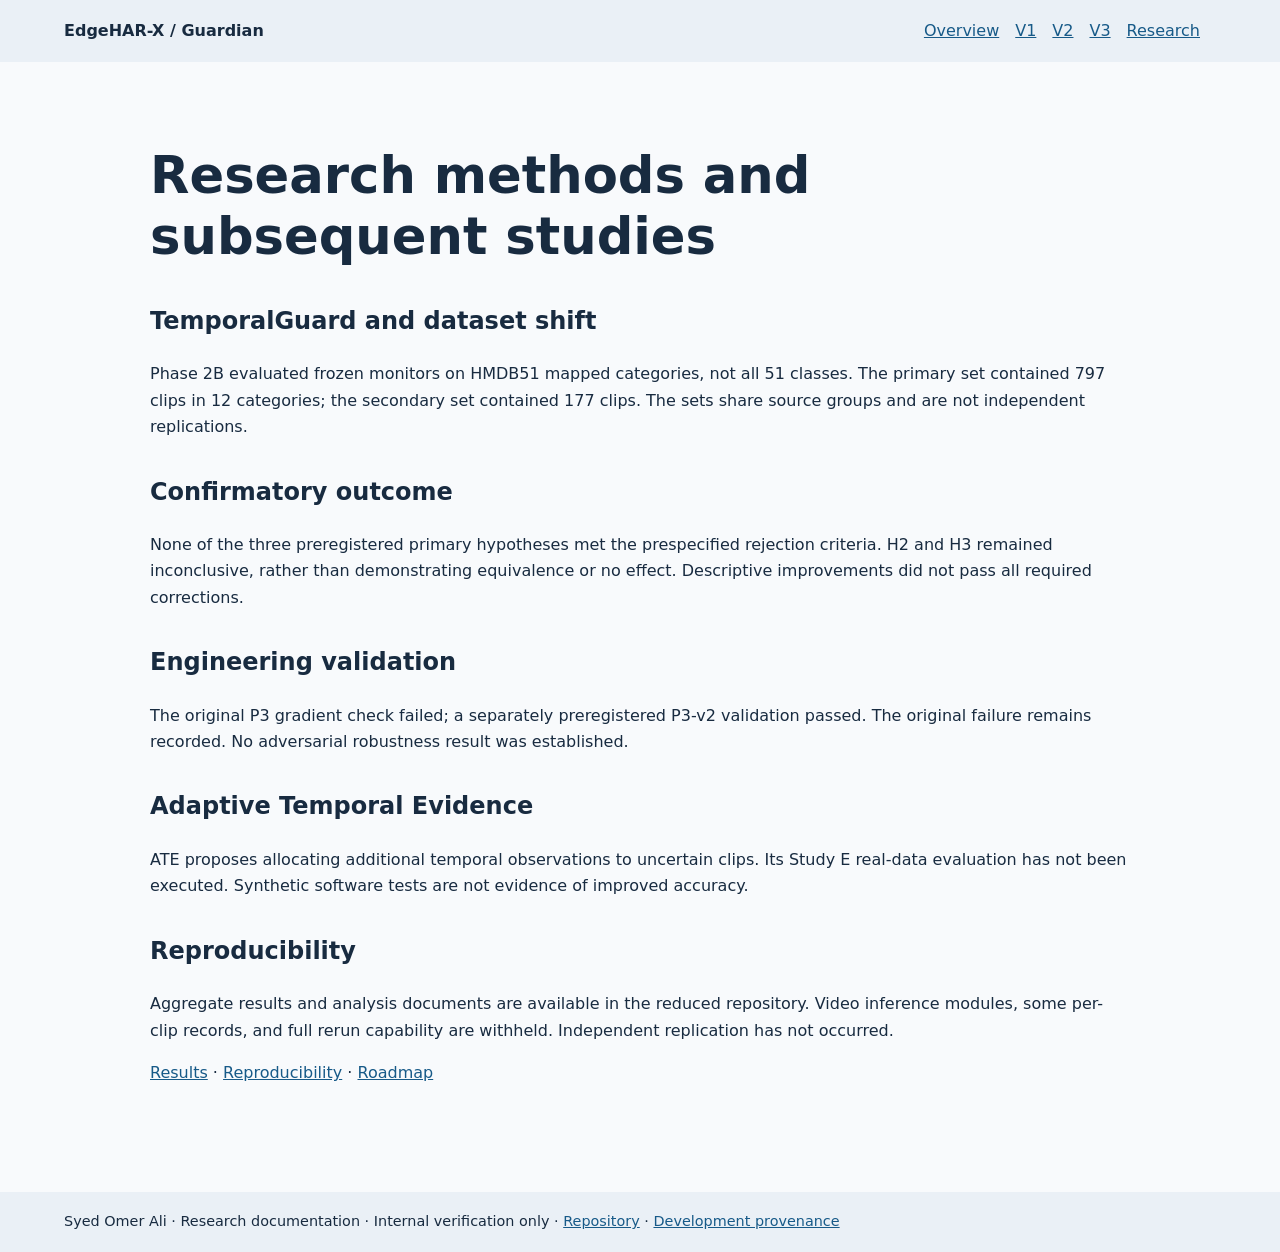
==== research.html @ dea51dc2 "Add Guardian research documentation: research.html" ====
<!doctype html><html lang="en"><head><meta charset="utf-8"><meta name="viewport" content="width=device-width,initial-scale=1"><title>Research methods and subsequent studies — EdgeHAR-X</title><link rel="stylesheet" href="style.css"></head><body><header><strong>EdgeHAR-X / Guardian</strong><nav><a href="index.html">Overview</a><a href="guardian-v1.html">V1</a><a href="guardian-v2.html">V2</a><a href="guardian-v3.html">V3</a><a href="research.html">Research</a></nav></header><main><h1>Research methods and subsequent studies</h1><h2>TemporalGuard and dataset shift</h2><p>Phase 2B evaluated frozen monitors on HMDB51 mapped categories, not all 51 classes. The primary set contained 797 clips in 12 categories; the secondary set contained 177 clips. The sets share source groups and are not independent replications.</p><h2>Confirmatory outcome</h2><p>None of the three preregistered primary hypotheses met the prespecified rejection criteria. H2 and H3 remained inconclusive, rather than demonstrating equivalence or no effect. Descriptive improvements did not pass all required corrections.</p><h2>Engineering validation</h2><p>The original P3 gradient check failed; a separately preregistered P3-v2 validation passed. The original failure remains recorded. No adversarial robustness result was established.</p><h2>Adaptive Temporal Evidence</h2><p>ATE proposes allocating additional temporal observations to uncertain clips. Its Study E real-data evaluation has not been executed. Synthetic software tests are not evidence of improved accuracy.</p><h2>Reproducibility</h2><p>Aggregate results and analysis documents are available in the reduced repository. Video inference modules, some per-clip records, and full rerun capability are withheld. Independent replication has not occurred.</p><p><a href="https://github.com/excel16061/EdgeHAR-X/blob/main/RESULTS.md">Results</a> · <a href="https://github.com/excel16061/EdgeHAR-X/blob/main/REPRODUCIBILITY.md">Reproducibility</a> · <a href="https://github.com/excel16061/EdgeHAR-X/blob/main/ROADMAP.md">Roadmap</a></p></main><footer>Syed Omer Ali · Research documentation · Internal verification only · <a href="https://github.com/excel16061/EdgeHAR-X">Repository</a> · <a href="https://github.com/excel16061/EdgeHAR-X/blob/main/AI_ASSISTANCE.md">Development provenance</a></footer></body></html>
---- style.css ----
body{font:16px/1.65 system-ui,-apple-system,sans-serif;margin:0;color:#182b40;background:#f8fafc}header,footer{background:#eaf0f6;padding:18px 5%}header{display:flex;justify-content:space-between;gap:20px;flex-wrap:wrap}nav a{margin-right:16px}main{max-width:980px;margin:auto;padding:48px 24px 90px}h1{font-size:clamp(2rem,4vw,3.2rem);line-height:1.2}h2{margin-top:2rem}a{color:#175a88}.grid{display:grid;grid-template-columns:repeat(auto-fit,minmax(240px,1fr));gap:18px}.card,.note{border:1px solid #cbd5e1;border-radius:10px;padding:22px;background:white}.note{background:#edf4f8}table{border-collapse:collapse;width:100%}th,td{text-align:left;border-bottom:1px solid #cbd5e1;padding:12px}small{color:#52667a}footer{font-size:.9rem}
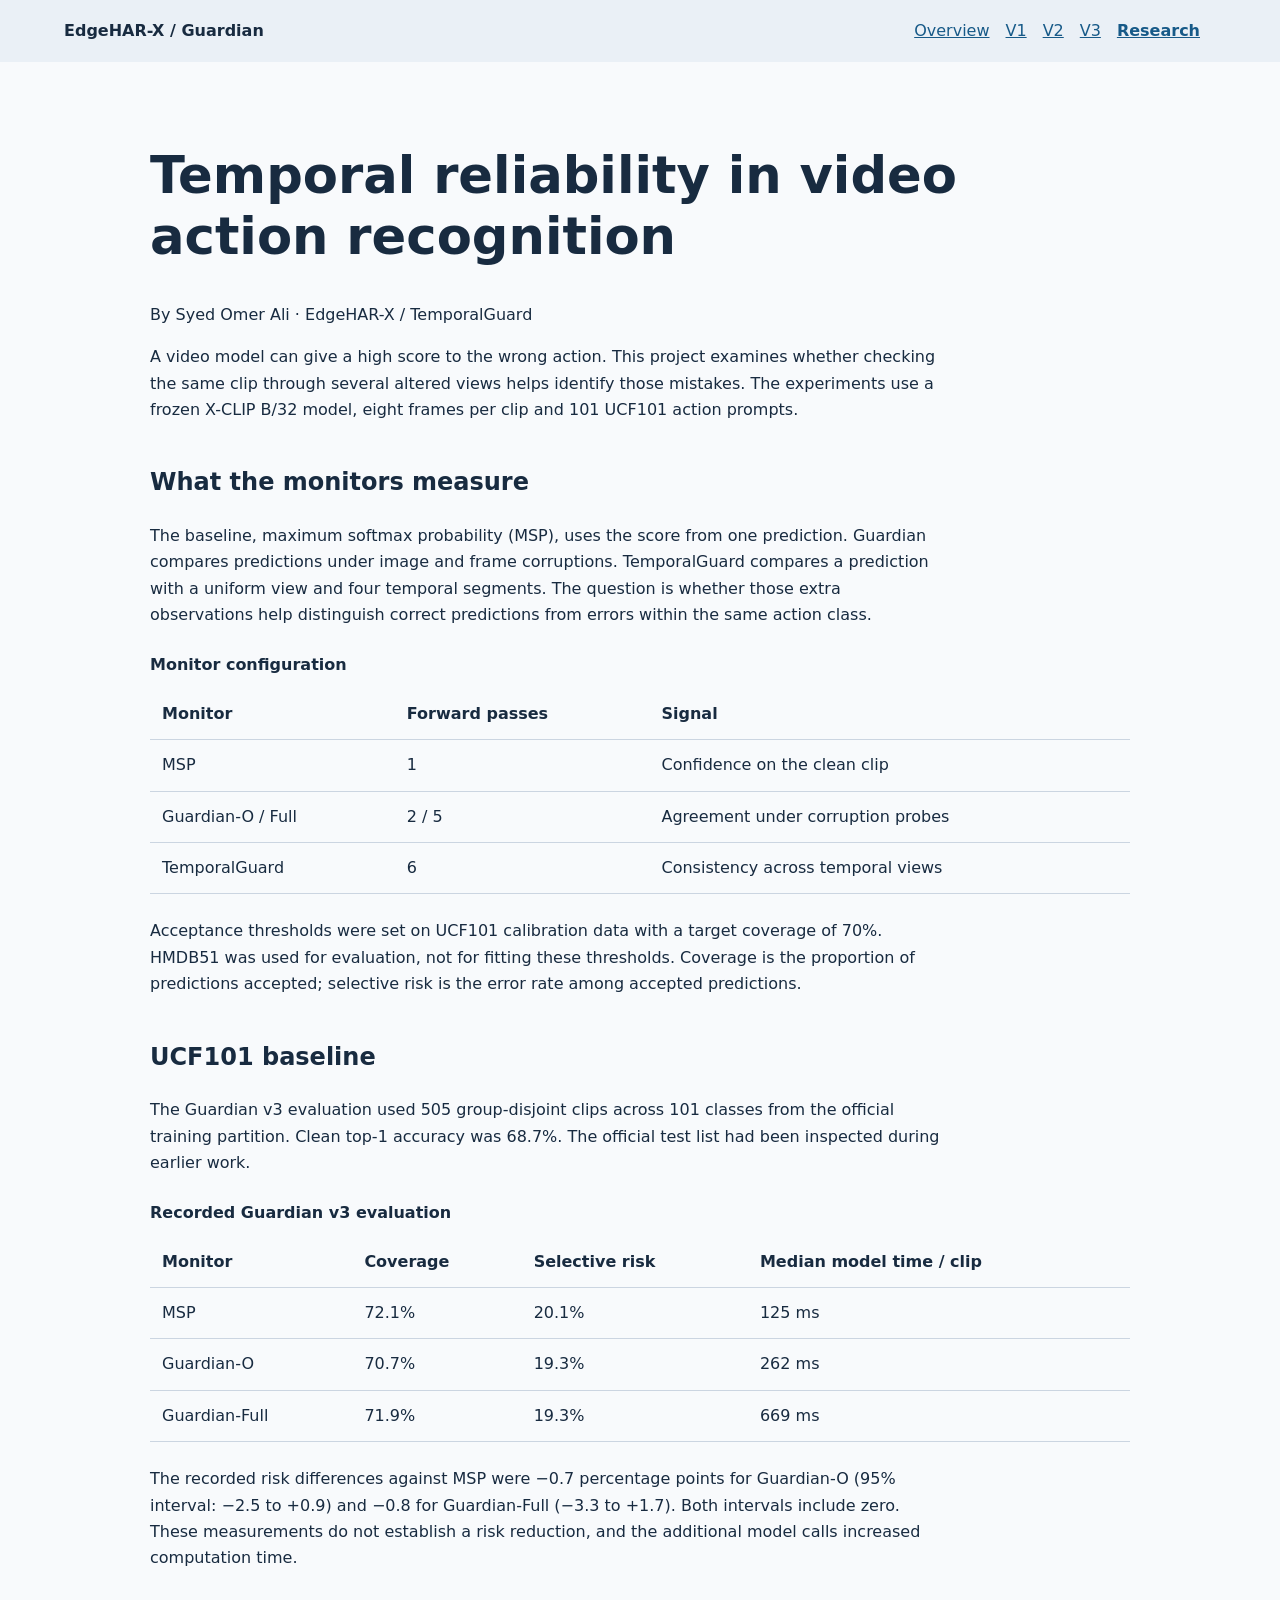
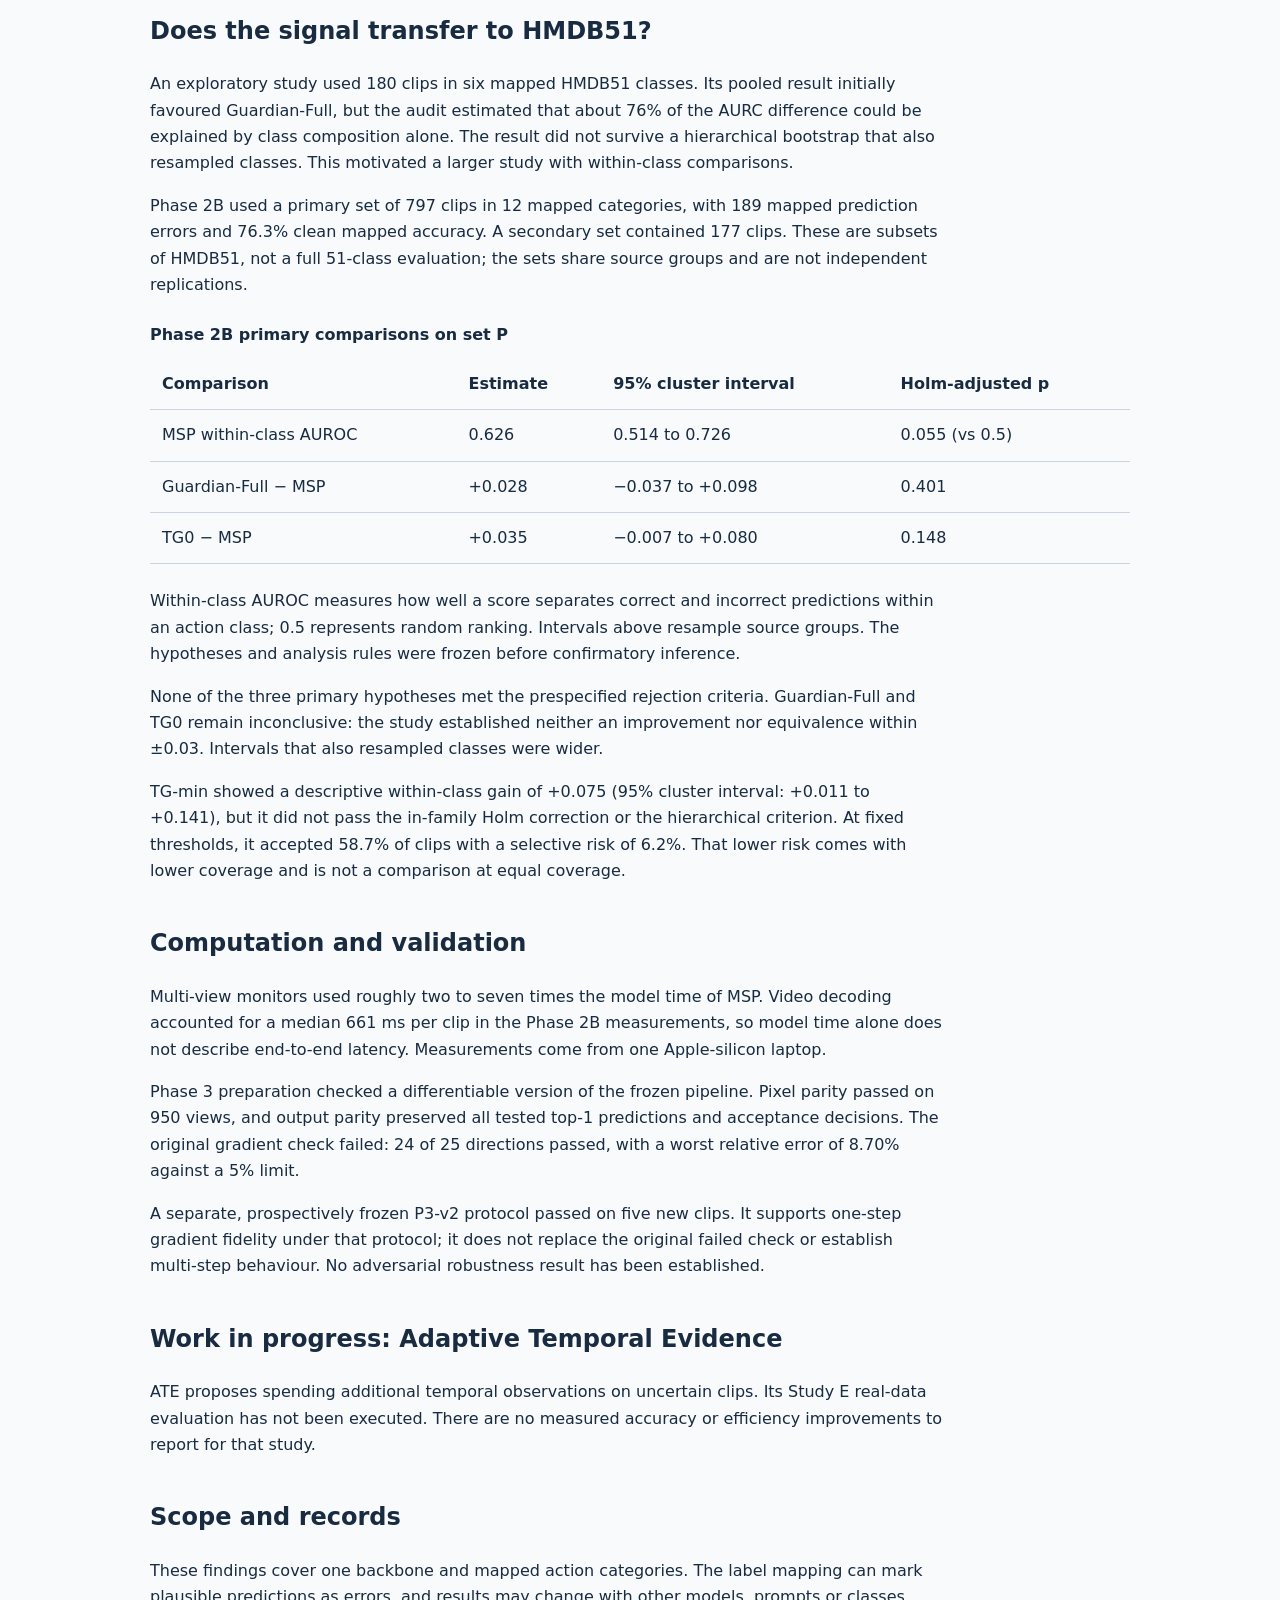
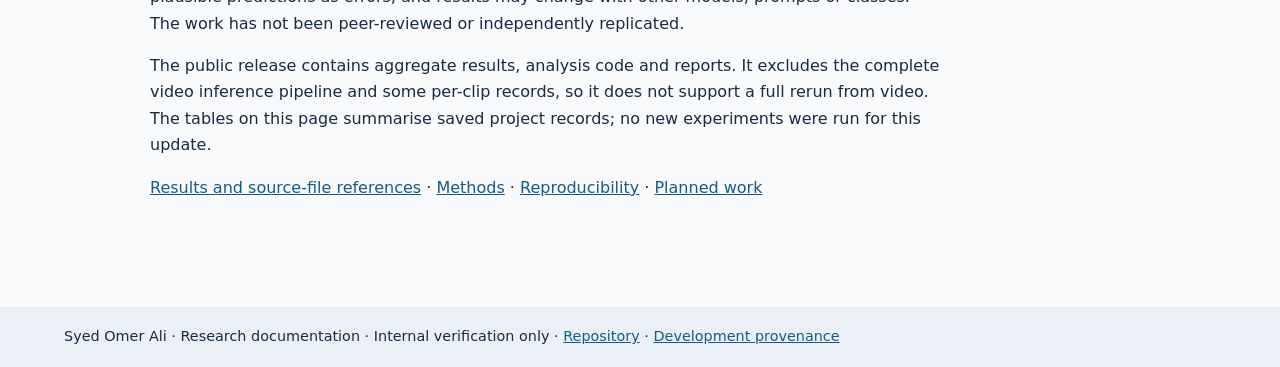
==== commit 15fca9c6: "Rewrite research page in plain prose with recorded experiment tables" ====
--- a/research.html
+++ b/research.html
@@ -1 +1,54 @@
-<!doctype html><html lang="en"><head><meta charset="utf-8"><meta name="viewport" content="width=device-width,initial-scale=1"><title>Research methods and subsequent studies — EdgeHAR-X</title><link rel="stylesheet" href="style.css"></head><body><header><strong>EdgeHAR-X / Guardian</strong><nav><a href="index.html">Overview</a><a href="guardian-v1.html">V1</a><a href="guardian-v2.html">V2</a><a href="guardian-v3.html">V3</a><a href="research.html">Research</a></nav></header><main><h1>Research methods and subsequent studies</h1><h2>TemporalGuard and dataset shift</h2><p>Phase 2B evaluated frozen monitors on HMDB51 mapped categories, not all 51 classes. The primary set contained 797 clips in 12 categories; the secondary set contained 177 clips. The sets share source groups and are not independent replications.</p><h2>Confirmatory outcome</h2><p>None of the three preregistered primary hypotheses met the prespecified rejection criteria. H2 and H3 remained inconclusive, rather than demonstrating equivalence or no effect. Descriptive improvements did not pass all required corrections.</p><h2>Engineering validation</h2><p>The original P3 gradient check failed; a separately preregistered P3-v2 validation passed. The original failure remains recorded. No adversarial robustness result was established.</p><h2>Adaptive Temporal Evidence</h2><p>ATE proposes allocating additional temporal observations to uncertain clips. Its Study E real-data evaluation has not been executed. Synthetic software tests are not evidence of improved accuracy.</p><h2>Reproducibility</h2><p>Aggregate results and analysis documents are available in the reduced repository. Video inference modules, some per-clip records, and full rerun capability are withheld. Independent replication has not occurred.</p><p><a href="https://github.com/excel16061/EdgeHAR-X/blob/main/RESULTS.md">Results</a> · <a href="https://github.com/excel16061/EdgeHAR-X/blob/main/REPRODUCIBILITY.md">Reproducibility</a> · <a href="https://github.com/excel16061/EdgeHAR-X/blob/main/ROADMAP.md">Roadmap</a></p></main><footer>Syed Omer Ali · Research documentation · Internal verification only · <a href="https://github.com/excel16061/EdgeHAR-X">Repository</a> · <a href="https://github.com/excel16061/EdgeHAR-X/blob/main/AI_ASSISTANCE.md">Development provenance</a></footer></body></html>+<!doctype html><html lang="en"><head><meta charset="utf-8"><meta name="viewport" content="width=device-width,initial-scale=1"><title>Temporal reliability research — EdgeHAR-X</title><link rel="stylesheet" href="style.css"><style>.table-wrap{overflow-x:auto;margin:1.5rem 0}caption{text-align:left;font-weight:600;padding-bottom:10px}table{min-width:540px}th[scope="row"]{font-weight:500}main p{max-width:78ch}main>h2{margin-top:2.5rem}nav a[aria-current="page"]{font-weight:700}</style></head><body><header><strong>EdgeHAR-X / Guardian</strong><nav><a href="index.html">Overview</a><a href="guardian-v1.html">V1</a><a href="guardian-v2.html">V2</a><a href="guardian-v3.html">V3</a><a href="research.html" aria-current="page">Research</a></nav></header><main>
+<h1>Temporal reliability in video action recognition</h1>
+<p>By Syed Omer Ali · EdgeHAR-X / TemporalGuard</p>
+<p>A video model can give a high score to the wrong action. This project examines whether checking the same clip through several altered views helps identify those mistakes. The experiments use a frozen X-CLIP B/32 model, eight frames per clip and 101 UCF101 action prompts.</p>
+
+<h2>What the monitors measure</h2>
+<p>The baseline, maximum softmax probability (MSP), uses the score from one prediction. Guardian compares predictions under image and frame corruptions. TemporalGuard compares a prediction with a uniform view and four temporal segments. The question is whether those extra observations help distinguish correct predictions from errors within the same action class.</p>
+<div class="table-wrap"><table>
+<caption>Monitor configuration</caption>
+<thead><tr><th scope="col">Monitor</th><th scope="col">Forward passes</th><th scope="col">Signal</th></tr></thead>
+<tbody><tr><th scope="row">MSP</th><td>1</td><td>Confidence on the clean clip</td></tr>
+<tr><th scope="row">Guardian-O / Full</th><td>2 / 5</td><td>Agreement under corruption probes</td></tr>
+<tr><th scope="row">TemporalGuard</th><td>6</td><td>Consistency across temporal views</td></tr></tbody>
+</table></div>
+<p>Acceptance thresholds were set on UCF101 calibration data with a target coverage of 70%. HMDB51 was used for evaluation, not for fitting these thresholds. Coverage is the proportion of predictions accepted; selective risk is the error rate among accepted predictions.</p>
+
+<h2>UCF101 baseline</h2>
+<p>The Guardian v3 evaluation used 505 group-disjoint clips across 101 classes from the official training partition. Clean top-1 accuracy was 68.7%. The official test list had been inspected during earlier work.</p>
+<div class="table-wrap"><table>
+<caption>Recorded Guardian v3 evaluation</caption>
+<thead><tr><th scope="col">Monitor</th><th scope="col">Coverage</th><th scope="col">Selective risk</th><th scope="col">Median model time / clip</th></tr></thead>
+<tbody><tr><th scope="row">MSP</th><td>72.1%</td><td>20.1%</td><td>125 ms</td></tr>
+<tr><th scope="row">Guardian-O</th><td>70.7%</td><td>19.3%</td><td>262 ms</td></tr>
+<tr><th scope="row">Guardian-Full</th><td>71.9%</td><td>19.3%</td><td>669 ms</td></tr></tbody>
+</table></div>
+<p>The recorded risk differences against MSP were −0.7 percentage points for Guardian-O (95% interval: −2.5 to +0.9) and −0.8 for Guardian-Full (−3.3 to +1.7). Both intervals include zero. These measurements do not establish a risk reduction, and the additional model calls increased computation time.</p>
+
+<h2>Does the signal transfer to HMDB51?</h2>
+<p>An exploratory study used 180 clips in six mapped HMDB51 classes. Its pooled result initially favoured Guardian-Full, but the audit estimated that about 76% of the AURC difference could be explained by class composition alone. The result did not survive a hierarchical bootstrap that also resampled classes. This motivated a larger study with within-class comparisons.</p>
+<p>Phase 2B used a primary set of 797 clips in 12 mapped categories, with 189 mapped prediction errors and 76.3% clean mapped accuracy. A secondary set contained 177 clips. These are subsets of HMDB51, not a full 51-class evaluation; the sets share source groups and are not independent replications.</p>
+<div class="table-wrap"><table>
+<caption>Phase 2B primary comparisons on set P</caption>
+<thead><tr><th scope="col">Comparison</th><th scope="col">Estimate</th><th scope="col">95% cluster interval</th><th scope="col">Holm-adjusted p</th></tr></thead>
+<tbody><tr><th scope="row">MSP within-class AUROC</th><td>0.626</td><td>0.514 to 0.726</td><td>0.055 (vs 0.5)</td></tr>
+<tr><th scope="row">Guardian-Full − MSP</th><td>+0.028</td><td>−0.037 to +0.098</td><td>0.401</td></tr>
+<tr><th scope="row">TG0 − MSP</th><td>+0.035</td><td>−0.007 to +0.080</td><td>0.148</td></tr></tbody>
+</table></div>
+<p>Within-class AUROC measures how well a score separates correct and incorrect predictions within an action class; 0.5 represents random ranking. Intervals above resample source groups. The hypotheses and analysis rules were frozen before confirmatory inference.</p>
+<p>None of the three primary hypotheses met the prespecified rejection criteria. Guardian-Full and TG0 remain inconclusive: the study established neither an improvement nor equivalence within ±0.03. Intervals that also resampled classes were wider.</p>
+<p>TG-min showed a descriptive within-class gain of +0.075 (95% cluster interval: +0.011 to +0.141), but it did not pass the in-family Holm correction or the hierarchical criterion. At fixed thresholds, it accepted 58.7% of clips with a selective risk of 6.2%. That lower risk comes with lower coverage and is not a comparison at equal coverage.</p>
+
+<h2>Computation and validation</h2>
+<p>Multi-view monitors used roughly two to seven times the model time of MSP. Video decoding accounted for a median 661 ms per clip in the Phase 2B measurements, so model time alone does not describe end-to-end latency. Measurements come from one Apple-silicon laptop.</p>
+<p>Phase 3 preparation checked a differentiable version of the frozen pipeline. Pixel parity passed on 950 views, and output parity preserved all tested top-1 predictions and acceptance decisions. The original gradient check failed: 24 of 25 directions passed, with a worst relative error of 8.70% against a 5% limit.</p>
+<p>A separate, prospectively frozen P3-v2 protocol passed on five new clips. It supports one-step gradient fidelity under that protocol; it does not replace the original failed check or establish multi-step behaviour. No adversarial robustness result has been established.</p>
+
+<h2>Work in progress: Adaptive Temporal Evidence</h2>
+<p>ATE proposes spending additional temporal observations on uncertain clips. Its Study E real-data evaluation has not been executed. There are no measured accuracy or efficiency improvements to report for that study.</p>
+
+<h2>Scope and records</h2>
+<p>These findings cover one backbone and mapped action categories. The label mapping can mark plausible predictions as errors, and results may change with other models, prompts or classes. The work has not been peer-reviewed or independently replicated.</p>
+<p>The public release contains aggregate results, analysis code and reports. It excludes the complete video inference pipeline and some per-clip records, so it does not support a full rerun from video. The tables on this page summarise saved project records; no new experiments were run for this update.</p>
+<p><a href="https://github.com/excel16061/EdgeHAR-X/blob/e9e4647d0de99459feb1434ad42c4c577415b89b/RESULTS.md">Results and source-file references</a> · <a href="https://github.com/excel16061/EdgeHAR-X/blob/main/METHODOLOGY.md">Methods</a> · <a href="https://github.com/excel16061/EdgeHAR-X/blob/main/REPRODUCIBILITY.md">Reproducibility</a> · <a href="https://github.com/excel16061/EdgeHAR-X/blob/main/ROADMAP.md">Planned work</a></p>
+</main><footer>Syed Omer Ali · Research documentation · Internal verification only · <a href="https://github.com/excel16061/EdgeHAR-X">Repository</a> · <a href="https://github.com/excel16061/EdgeHAR-X/blob/main/AI_ASSISTANCE.md">Development provenance</a></footer></body></html>
